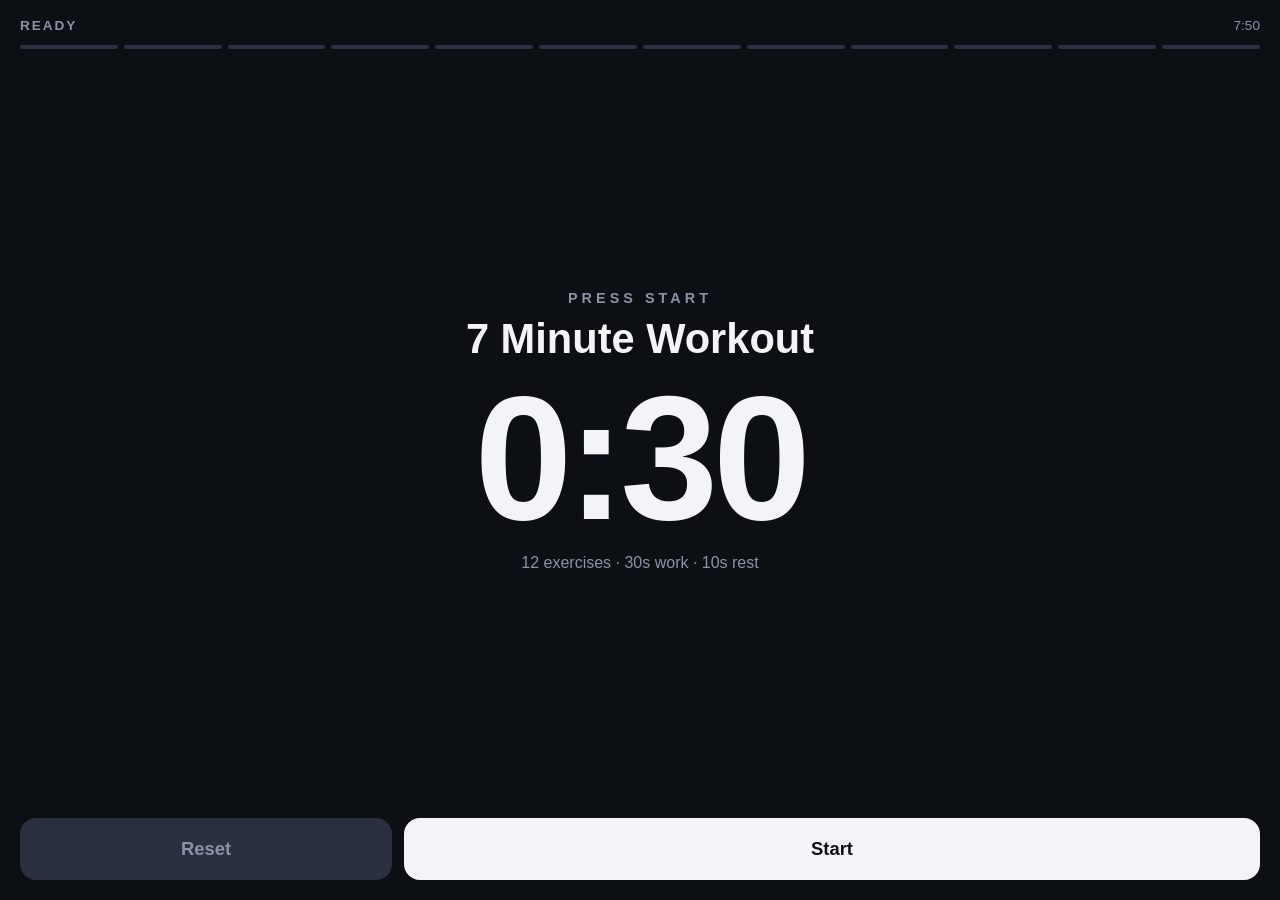
==== 7min-workout.html @ c30a671f "Add files via upload" ====
<!DOCTYPE html>
<html lang="en">
<head>
<meta charset="UTF-8">
<meta name="viewport" content="width=device-width, initial-scale=1.0, user-scalable=no">
<meta name="theme-color" content="#0c0f14">
<title>7 Minute Workout</title>
<style>
  :root{
    --bg:#0c0f14;
    --work:#ff5c33;
    --rest:#2ec5d3;
    --ready:#8a93a6;
    --text:#f2f4f8;
    --dim:#8a93a6;
  }
  *{margin:0;padding:0;box-sizing:border-box;-webkit-tap-highlight-color:transparent}
  html,body{height:100%}
  body{
    background:var(--bg);
    color:var(--text);
    font-family:-apple-system,BlinkMacSystemFont,"Segoe UI",Roboto,sans-serif;
    display:flex;flex-direction:column;
    height:100dvh;
    overflow:hidden;
    transition:background .5s ease;
    user-select:none;-webkit-user-select:none;
  }
  body.state-work{background:#1c0e08}
  body.state-rest{background:#07171a}
  body.state-done{background:#0e1a0e}

  header{
    padding:18px 20px 0;
    display:flex;justify-content:space-between;align-items:baseline;
  }
  #progress-label{font-size:.85rem;letter-spacing:.14em;text-transform:uppercase;color:var(--dim);font-weight:600}
  #total-time{font-size:.85rem;color:var(--dim);font-variant-numeric:tabular-nums}

  #dots{display:flex;gap:6px;padding:12px 20px 0}
  .dot{flex:1;height:4px;border-radius:2px;background:#2a3040;transition:background .3s}
  .dot.done{background:var(--work)}
  .dot.current{background:var(--text)}

  main{
    flex:1;display:flex;flex-direction:column;
    align-items:center;justify-content:center;
    text-align:center;padding:0 20px;min-height:0;
  }
  #phase{
    font-size:.9rem;font-weight:700;letter-spacing:.28em;text-transform:uppercase;
    color:var(--ready);transition:color .4s;
  }
  .state-work #phase{color:var(--work)}
  .state-rest #phase{color:var(--rest)}
  #exercise{
    font-size:clamp(1.7rem,8vw,2.6rem);
    font-weight:800;line-height:1.1;
    margin:10px 0 0;
    max-width:22ch;
  }
  #timer{
    font-size:clamp(6rem,38vw,11rem);
    font-weight:800;line-height:1;
    font-variant-numeric:tabular-nums;
    letter-spacing:-.03em;
    margin:8px 0;
  }
  .state-work #timer{color:var(--work)}
  .state-rest #timer{color:var(--rest)}
  #next{
    font-size:1rem;color:var(--dim);min-height:1.4em;
  }
  #next strong{color:var(--text);font-weight:700}

  footer{padding:0 20px calc(20px + env(safe-area-inset-bottom));display:flex;gap:12px}
  button{
    flex:1;border:none;border-radius:16px;
    padding:20px 0;font-size:1.15rem;font-weight:700;
    font-family:inherit;cursor:pointer;
    color:var(--bg);background:var(--text);
    touch-action:manipulation;
  }
  button:active{transform:scale(.97)}
  #btn-main.running{background:#2a3040;color:var(--text)}
  #btn-reset{flex:0 0 30%;background:#2a3040;color:var(--dim)}
  button:focus-visible{outline:3px solid var(--rest);outline-offset:2px}

  .pulse{animation:pulse .5s ease}
  @keyframes pulse{0%{transform:scale(1)}30%{transform:scale(1.06)}100%{transform:scale(1)}}
  @media (prefers-reduced-motion:reduce){
    .pulse{animation:none}
    body,#phase,.dot{transition:none}
  }
</style>
</head>
<body>
<header>
  <span id="progress-label">Ready</span>
  <span id="total-time">7:00</span>
</header>
<div id="dots"></div>
<main>
  <div id="phase">Press start</div>
  <div id="exercise">7 Minute Workout</div>
  <div id="timer">0:30</div>
  <div id="next">12 exercises · 30s work · 10s rest</div>
</main>
<footer>
  <button id="btn-reset" aria-label="Reset workout">Reset</button>
  <button id="btn-main">Start</button>
</footer>

<script>
const EXERCISES = [
  "Jumping Jacks",
  "Wall Sit",
  "Push-Ups",
  "Crunches",
  "Step-Ups (chair)",
  "Squats",
  "Triceps Dips (chair)",
  "Plank",
  "High Knees",
  "Lunges",
  "Push-Up + Rotation",
  "Side Plank (switch halfway)"
];
const WORK = 30, REST = 10;

// Build schedule: [ {type, name, dur, exIndex} ... ]
const schedule = [];
EXERCISES.forEach((name, i) => {
  schedule.push({type:"work", name, dur:WORK, ex:i});
  if (i < EXERCISES.length - 1) schedule.push({type:"rest", name:"Rest", dur:REST, ex:i});
});
const TOTAL = schedule.reduce((s,p)=>s+p.dur,0);

// --- State ---
let idx = 0, remaining = schedule[0].dur, elapsed = 0;
let running = false, timerId = null, lastTick = 0;
let wakeLock = null;

// --- Elements ---
const $ = id => document.getElementById(id);
const elPhase=$("phase"), elEx=$("exercise"), elTimer=$("timer"),
      elNext=$("next"), elProg=$("progress-label"), elTotal=$("total-time"),
      btnMain=$("btn-main"), btnReset=$("btn-reset"), elDots=$("dots");

// Progress dots
EXERCISES.forEach(()=>{ const d=document.createElement("div"); d.className="dot"; elDots.appendChild(d); });
const dots=[...elDots.children];

// --- Audio: short beeps only (ducks podcast briefly, never stops it) ---
let ctx = null;
function ensureAudio(){
  if(!ctx) ctx = new (window.AudioContext||window.webkitAudioContext)();
  if(ctx.state==="suspended") ctx.resume();
}
function beep(freq, dur=0.12, vol=0.35){
  if(!ctx) return;
  const o=ctx.createOscillator(), g=ctx.createGain();
  o.type="sine"; o.frequency.value=freq;
  g.gain.setValueAtTime(vol, ctx.currentTime);
  g.gain.exponentialRampToValueAtTime(0.001, ctx.currentTime+dur);
  o.connect(g); g.connect(ctx.destination);
  o.start(); o.stop(ctx.currentTime+dur);
}
const cueWork = ()=>{ beep(880,0.15); vibrate([80,60,80]); };      // start exercise: high double-feel
const cueRest = ()=>{ beep(440,0.2);  vibrate(120); };             // rest: low
const cueTick = ()=>{ beep(660,0.06,0.25); };                      // 3-2-1 countdown
const cueDone = ()=>{ beep(660,0.12); setTimeout(()=>beep(880,0.12),150); setTimeout(()=>beep(1100,0.25),300); vibrate([100,80,100,80,200]); };
function vibrate(p){ if(navigator.vibrate) navigator.vibrate(p); }

// --- Wake Lock ---
async function lockScreen(){
  try{ if("wakeLock" in navigator) wakeLock = await navigator.wakeLock.request("screen"); }catch(e){}
}
function unlockScreen(){ if(wakeLock){ wakeLock.release().catch(()=>{}); wakeLock=null; } }
document.addEventListener("visibilitychange",()=>{ if(running && document.visibilityState==="visible") lockScreen(); });

// --- Render ---
function fmt(s){ return Math.floor(s/60)+":"+String(Math.ceil(s%60)).padStart(2,"0"); }
function render(){
  const p = schedule[idx];
  document.body.className = "state-"+p.type;
  elTimer.textContent = "0:"+String(Math.ceil(remaining)).padStart(2,"0");
  elTotal.textContent = fmt(Math.max(0, TOTAL-elapsed));
  if(p.type==="work"){
    elPhase.textContent = "Work";
    elEx.textContent = p.name;
    const nxt = EXERCISES[p.ex+1];
    elNext.innerHTML = nxt ? "Next: <strong>"+nxt+"</strong>" : "Last one!";
    elProg.textContent = "Exercise "+(p.ex+1)+" / "+EXERCISES.length;
  } else {
    elPhase.textContent = "Rest";
    elEx.textContent = "Get ready:";
    elNext.innerHTML = "<strong>"+EXERCISES[p.ex+1]+"</strong>";
    elProg.textContent = "Rest";
  }
  dots.forEach((d,i)=>{
    d.className = "dot" + (i < p.ex || (p.type==="work" && i===p.ex && false) ? " done" : "") ;
    if(i < p.ex + (p.type==="rest"?1:0)) d.className="dot done";
    if(p.type==="work" && i===p.ex) d.className="dot current";
  });
}

// --- Engine (timestamp-based so background throttling doesn't drift) ---
function tick(){
  const now = performance.now();
  const dt = (now - lastTick)/1000;
  lastTick = now;
  remaining -= dt; elapsed += dt;
  if(remaining <= 3.05 && remaining > 0){
    // fire tick beep once per integer second
    const cur = Math.ceil(remaining);
    if(cur !== tick.lastCue){ tick.lastCue = cur; cueTick(); }
  }
  if(remaining <= 0){
    idx++;
    tick.lastCue = null;
    if(idx >= schedule.length){ finish(); return; }
    remaining += schedule[idx].dur;
    schedule[idx].type==="work" ? cueWork() : cueRest();
    elTimer.classList.remove("pulse"); void elTimer.offsetWidth; elTimer.classList.add("pulse");
  }
  render();
}
function start(){
  ensureAudio();
  running = true;
  btnMain.textContent = "Pause";
  btnMain.classList.add("running");
  lastTick = performance.now();
  timerId = setInterval(tick, 100);
  lockScreen();
  if(elapsed===0) cueWork();
}
function pause(){
  running = false;
  btnMain.textContent = "Resume";
  btnMain.classList.remove("running");
  clearInterval(timerId);
  unlockScreen();
}
function reset(){
  pause();
  idx=0; remaining=schedule[0].dur; elapsed=0; tick.lastCue=null;
  btnMain.textContent="Start";
  document.body.className="";
  elPhase.textContent="Press start";
  elEx.textContent="7 Minute Workout";
  elTimer.textContent="0:30";
  elNext.textContent="12 exercises · 30s work · 10s rest";
  elProg.textContent="Ready";
  elTotal.textContent=fmt(TOTAL);
  dots.forEach(d=>d.className="dot");
}
function finish(){
  pause();
  document.body.className="state-done";
  elPhase.textContent="Complete";
  elEx.textContent="Nice work! 💪";
  elTimer.textContent="0:00";
  elNext.textContent="See you tomorrow";
  elProg.textContent="Done";
  elTotal.textContent="0:00";
  dots.forEach(d=>d.className="dot done");
  btnMain.textContent="Start";
  idx=0; remaining=schedule[0].dur; elapsed=0;
  cueDone();
}
btnMain.addEventListener("click", ()=> running ? pause() : start());
btnReset.addEventListener("click", reset);
render(); reset();
</script>
</body>
</html>
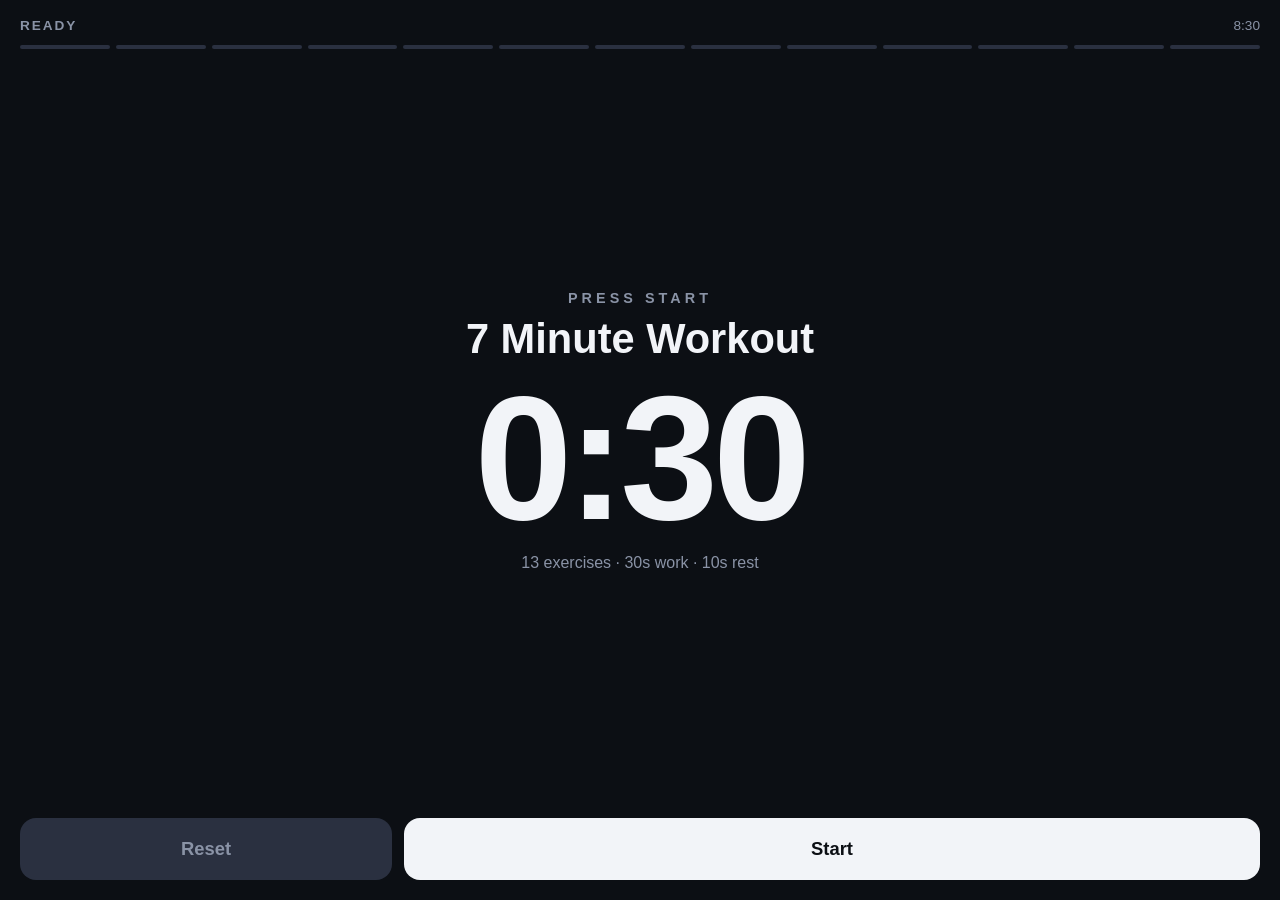
==== commit f50a89d2: "Split side plank into separate 30s left/right exercises Previously "Side Plank (switch halfway)" was" ====
--- a/7min-workout.html
+++ b/7min-workout.html
@@ -5,6 +5,13 @@
 <meta name="viewport" content="width=device-width, initial-scale=1.0, user-scalable=no">
 <meta name="theme-color" content="#0c0f14">
 <title>7 Minute Workout</title>
+<link rel="manifest" href="manifest.json">
+<link rel="icon" href="icon-192.png">
+<link rel="apple-touch-icon" href="apple-touch-icon.png">
+<meta name="mobile-web-app-capable" content="yes">
+<meta name="apple-mobile-web-app-capable" content="yes">
+<meta name="apple-mobile-web-app-status-bar-style" content="black-translucent">
+<meta name="apple-mobile-web-app-title" content="7 Min">
 <style>
   :root{
     --bg:#0c0f14;
@@ -104,7 +111,7 @@
   <div id="phase">Press start</div>
   <div id="exercise">7 Minute Workout</div>
   <div id="timer">0:30</div>
-  <div id="next">12 exercises · 30s work · 10s rest</div>
+  <div id="next">13 exercises · 30s work · 10s rest</div>
 </main>
 <footer>
   <button id="btn-reset" aria-label="Reset workout">Reset</button>
@@ -124,7 +131,8 @@
   "High Knees",
   "Lunges",
   "Push-Up + Rotation",
-  "Side Plank (switch halfway)"
+  "Left Side Plank",
+  "Right Side Plank"
 ];
 const WORK = 30, REST = 10;
 
@@ -151,25 +159,26 @@
 EXERCISES.forEach(()=>{ const d=document.createElement("div"); d.className="dot"; elDots.appendChild(d); });
 const dots=[...elDots.children];
 
-// --- Audio: short beeps only (ducks podcast briefly, never stops it) ---
-let ctx = null;
+// --- Audio: spoken cues (name + start/stop), no beeps ---
 function ensureAudio(){
-  if(!ctx) ctx = new (window.AudioContext||window.webkitAudioContext)();
-  if(ctx.state==="suspended") ctx.resume();
-}
-function beep(freq, dur=0.12, vol=0.35){
-  if(!ctx) return;
-  const o=ctx.createOscillator(), g=ctx.createGain();
-  o.type="sine"; o.frequency.value=freq;
-  g.gain.setValueAtTime(vol, ctx.currentTime);
-  g.gain.exponentialRampToValueAtTime(0.001, ctx.currentTime+dur);
-  o.connect(g); g.connect(ctx.destination);
-  o.start(); o.stop(ctx.currentTime+dur);
-}
-const cueWork = ()=>{ beep(880,0.15); vibrate([80,60,80]); };      // start exercise: high double-feel
-const cueRest = ()=>{ beep(440,0.2);  vibrate(120); };             // rest: low
-const cueTick = ()=>{ beep(660,0.06,0.25); };                      // 3-2-1 countdown
-const cueDone = ()=>{ beep(660,0.12); setTimeout(()=>beep(880,0.12),150); setTimeout(()=>beep(1100,0.25),300); vibrate([100,80,100,80,200]); };
+  // warm up the speech engine on the user's first tap (some browsers need this)
+  if("speechSynthesis" in window){
+    const warm = new SpeechSynthesisUtterance(" ");
+    warm.volume = 0;
+    speechSynthesis.speak(warm);
+  }
+}
+function speak(text){
+  if(!("speechSynthesis" in window)) return;
+  speechSynthesis.cancel(); // don't stack announcements
+  const u = new SpeechSynthesisUtterance(text);
+  u.rate = 1.05;
+  u.volume = 1;
+  speechSynthesis.speak(u);
+}
+const cueWork = (name)=>{ speak(name + ". Start."); vibrate([80,60,80]); };
+const cueRest = ()=>{ speak("Stop. Rest."); vibrate(120); };
+const cueDone = ()=>{ speak("Workout complete. Nice work."); vibrate([100,80,100,80,200]); };
 function vibrate(p){ if(navigator.vibrate) navigator.vibrate(p); }
 
 // --- Wake Lock ---
@@ -211,17 +220,11 @@
   const dt = (now - lastTick)/1000;
   lastTick = now;
   remaining -= dt; elapsed += dt;
-  if(remaining <= 3.05 && remaining > 0){
-    // fire tick beep once per integer second
-    const cur = Math.ceil(remaining);
-    if(cur !== tick.lastCue){ tick.lastCue = cur; cueTick(); }
-  }
   if(remaining <= 0){
     idx++;
-    tick.lastCue = null;
     if(idx >= schedule.length){ finish(); return; }
     remaining += schedule[idx].dur;
-    schedule[idx].type==="work" ? cueWork() : cueRest();
+    schedule[idx].type==="work" ? cueWork(schedule[idx].name) : cueRest();
     elTimer.classList.remove("pulse"); void elTimer.offsetWidth; elTimer.classList.add("pulse");
   }
   render();
@@ -234,7 +237,7 @@
   lastTick = performance.now();
   timerId = setInterval(tick, 100);
   lockScreen();
-  if(elapsed===0) cueWork();
+  if(elapsed===0) cueWork(schedule[0].name);
 }
 function pause(){
   running = false;
@@ -245,13 +248,13 @@
 }
 function reset(){
   pause();
-  idx=0; remaining=schedule[0].dur; elapsed=0; tick.lastCue=null;
+  idx=0; remaining=schedule[0].dur; elapsed=0;
   btnMain.textContent="Start";
   document.body.className="";
   elPhase.textContent="Press start";
   elEx.textContent="7 Minute Workout";
   elTimer.textContent="0:30";
-  elNext.textContent="12 exercises · 30s work · 10s rest";
+  elNext.textContent=EXERCISES.length+" exercises · 30s work · 10s rest";
   elProg.textContent="Ready";
   elTotal.textContent=fmt(TOTAL);
   dots.forEach(d=>d.className="dot");
